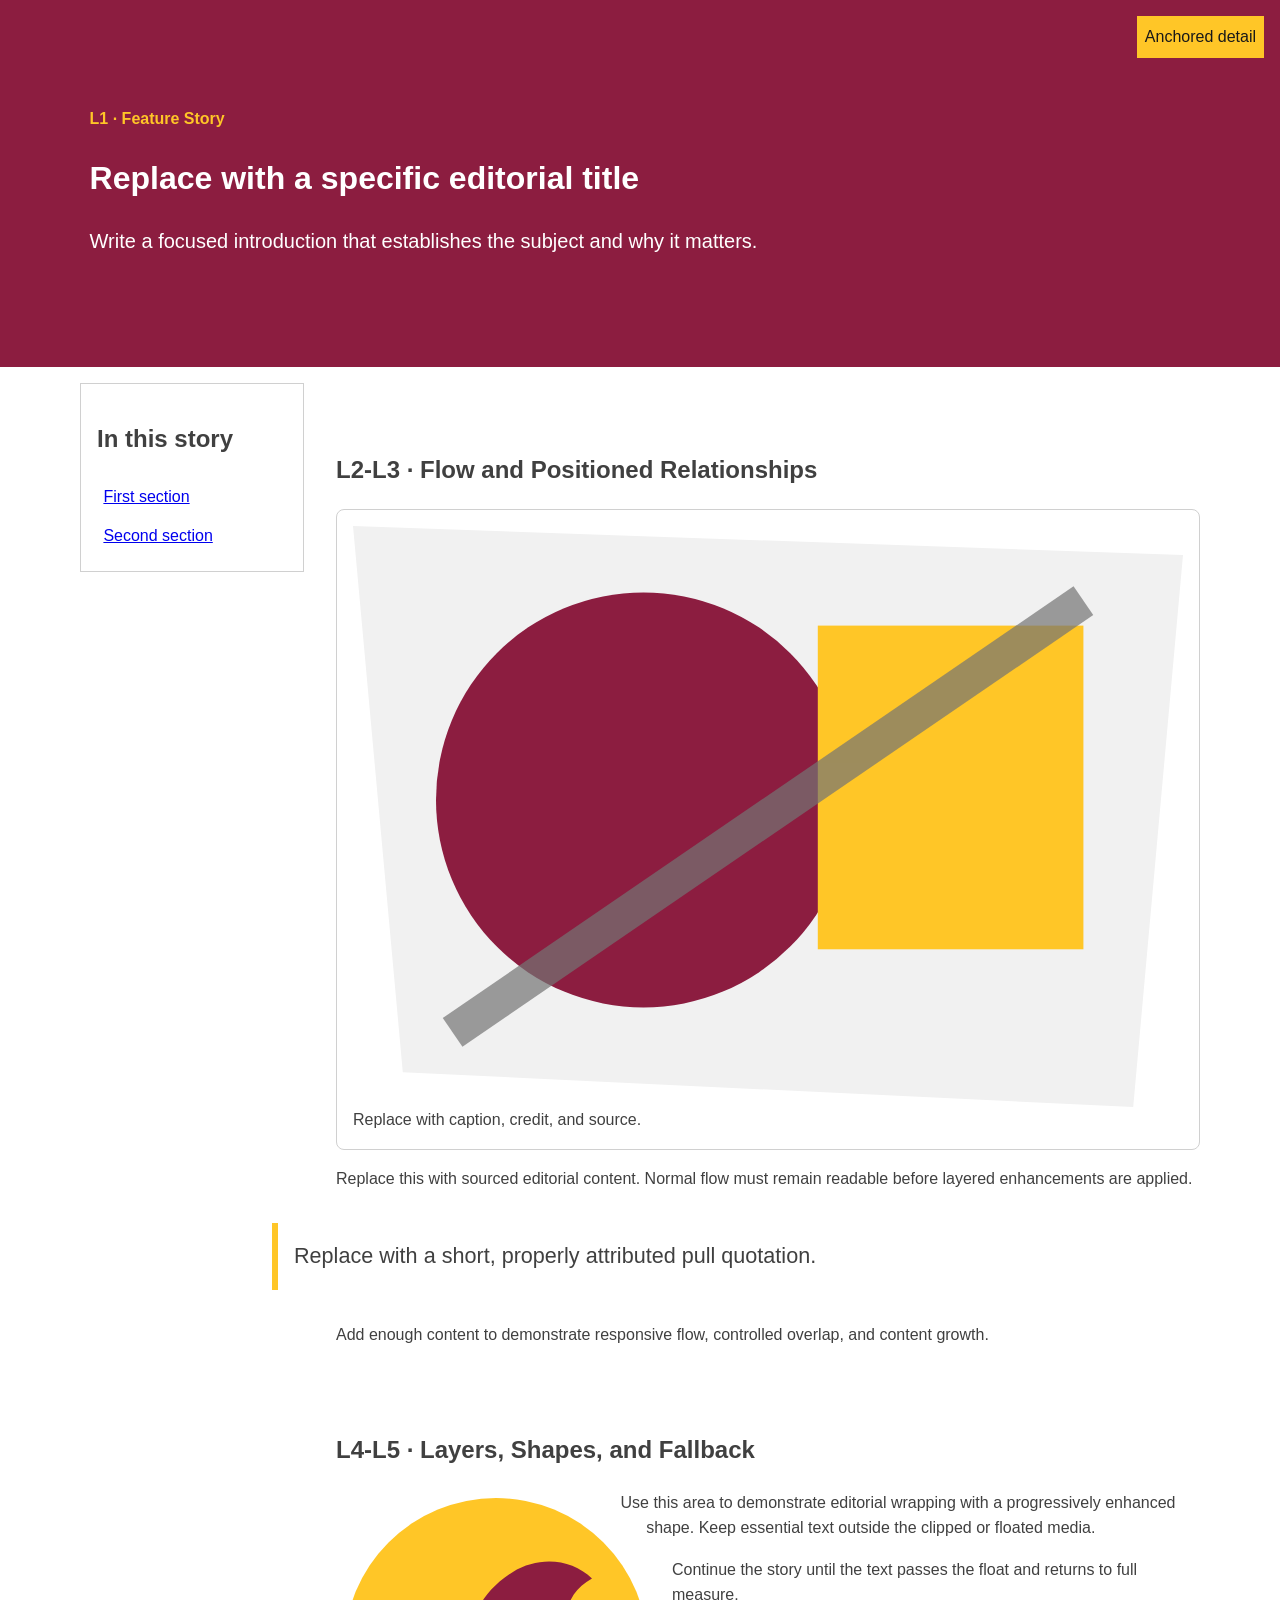
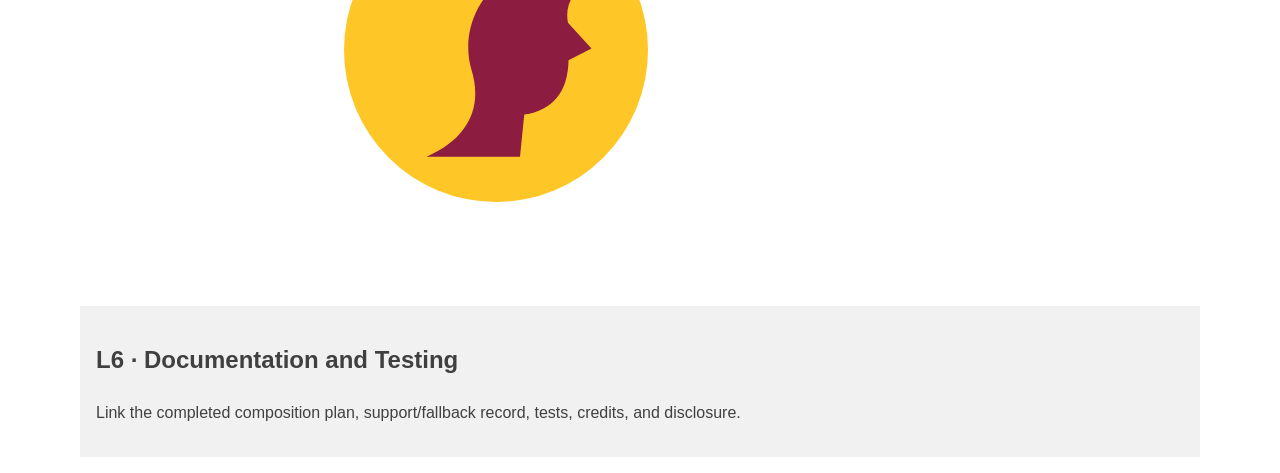
==== index.html @ f0501179 "Files" ====
<!doctype html>
<html lang="en">
    <head>
        <meta charset="utf-8">
        <meta name="viewport" content="width=device-width,initial-scale=1">
        <title>Layered Feature Story</title>
        <link rel="stylesheet" href="styles.css">
    </head>
    <body>
        <header class="feature-header">
            <p class="eyebrow">L1 · Feature Story</p>
            <h1>Replace with a specific editorial title</h1>
            <p class="lede">Write a focused introduction that establishes the subject and why it matters.</p>
            <span class="issue-badge">Anchored detail</span>
        </header>
        <main>
            <aside class="story-guide">
                <h2>In this story</h2>
                <a href="#section-one">First section</a>
                <a href="#section-two">Second section</a>
            </aside>
            <article>
                <section id="section-one">
                    <h2>L2-L3 · Flow and Positioned Relationships</h2>
                    <figure class="feature-figure">
                        <img src="feature.svg" alt="Replace with a contextual alternative" width="1000" height="700">
                        <figcaption>Replace with caption, credit, and source.</figcaption>
                    </figure>
                    <p>Replace this with sourced editorial content. Normal flow must remain readable before layered enhancements are applied.</p>
                    <blockquote class="pull-quote">Replace with a short, properly attributed pull quotation.</blockquote>
                    <p>Add enough content to demonstrate responsive flow, controlled overlap, and content growth.</p>
                </section>
                <section id="section-two">
                    <h2>L4-L5 · Layers, Shapes, and Fallback</h2>
                    <img class="shape-portrait" src="portrait.svg" alt="Replace with a contextual alternative" width="600" height="600">
                    <p>Use this area to demonstrate editorial wrapping with a progressively enhanced shape. Keep essential text outside the clipped or floated media.</p>
                    <p>Continue the story until the text passes the float and returns to full measure.</p>
                </section>
            </article>
            <section class="documentation">
                <h2>L6 · Documentation and Testing</h2>
                <p>Link the completed composition plan, support/fallback record, tests, credits, and disclosure.</p>
            </section>
        </main>
    </body>
    </html>
---- styles.css ----
:root{
    --color-text:#404040;
    --color-surface:#fff;
    --color-action:#8c1d40;
    --color-accent:#ffc627;
    --color-border:#d0d0d0;
    --color-muted:#5c6670;
    --space-3:1rem;
    --radius:.5rem;
    --measure:68ch;
    --layer-base:0;
    --layer-raised:10;
    --layer-sticky:20;
    --layer-overlay:30;
}
*,*::before,*::after{
    box-sizing:border-box;
}
html{
    scroll-behavior:smooth;
}
body{
    margin:0;
    color:var(--color-text);
    background:var(--color-surface);
    font-family:Arial,sans-serif;
    line-height:1.6;
}
.feature-header{
    position:relative;
    padding:clamp(2rem,7vw,6rem);
    background:var(--color-action);
    color:#fff;
}
.eyebrow{
    color:var(--color-accent);
    font-weight:700;
}
.lede{
    max-width:var(--measure);
    font-size:1.25rem;
}
.issue-badge{
    position:absolute;
    inset-block-start:1rem;
    inset-inline-end:1rem;
    padding:.5rem;
    background:var(--color-accent);
    color:#191919;
}
main{
    display:grid;
    gap:2rem;
    max-width:72rem;
    margin:auto;
    padding:var(--space-3);
}
article{
    min-width:0;
}
article section{
    display:flow-root;
    margin-block:3rem;
    scroll-margin-block-start:6rem;
}
.story-guide{
    align-self:start;
    padding:1rem;
    border:1px solid var(--color-border);
}
.story-guide a{
    display:block;
    padding:.4rem;
}
.feature-figure{
    position:relative;
    margin:0;
    padding:1rem;
    border:1px solid var(--color-border);
    border-radius:var(--radius);
}
img{
    display:block;
    max-width:100%;
    height:auto;
}
.pull-quote{
    margin:2rem 0;
    padding:1rem;
    border-inline-start:.4rem solid var(--color-accent);
    font-size:1.35rem;
}
.shape-portrait{
    width:min(45%,20rem);
    margin:0 1rem 1rem 0;
    border-radius:50%;
}
.documentation{
    grid-column:1/-1;
    padding:1rem;
    background:#f1f1f1;
}
@media (min-width:52rem){
    main{
        grid-template-columns:14rem 1fr;
    }
    .story-guide{
        position:sticky;
        inset-block-start:1rem;
        z-index:var(--layer-sticky);
    }
    .pull-quote{
        position:relative;
        z-index:var(--layer-raised);
        margin-inline-start:-4rem;
        background:var(--color-surface);;
    }
    @supports (shape-outside:circle(50%)){
        .shape-portrait{
            float:inline-start;
            shape-outside:circle(50%);
            shape-margin:1rem;}
        }
    }
    @supports (clip-path:polygon(0 0)){
        .feature-figure img{
            clip-path:polygon(0 0,100% 5%,94% 100%,6% 94%);}
        }
        :focus-visible{
            outline:.2rem solid var(--color-accent);
            outline-offset:.2rem;
        }
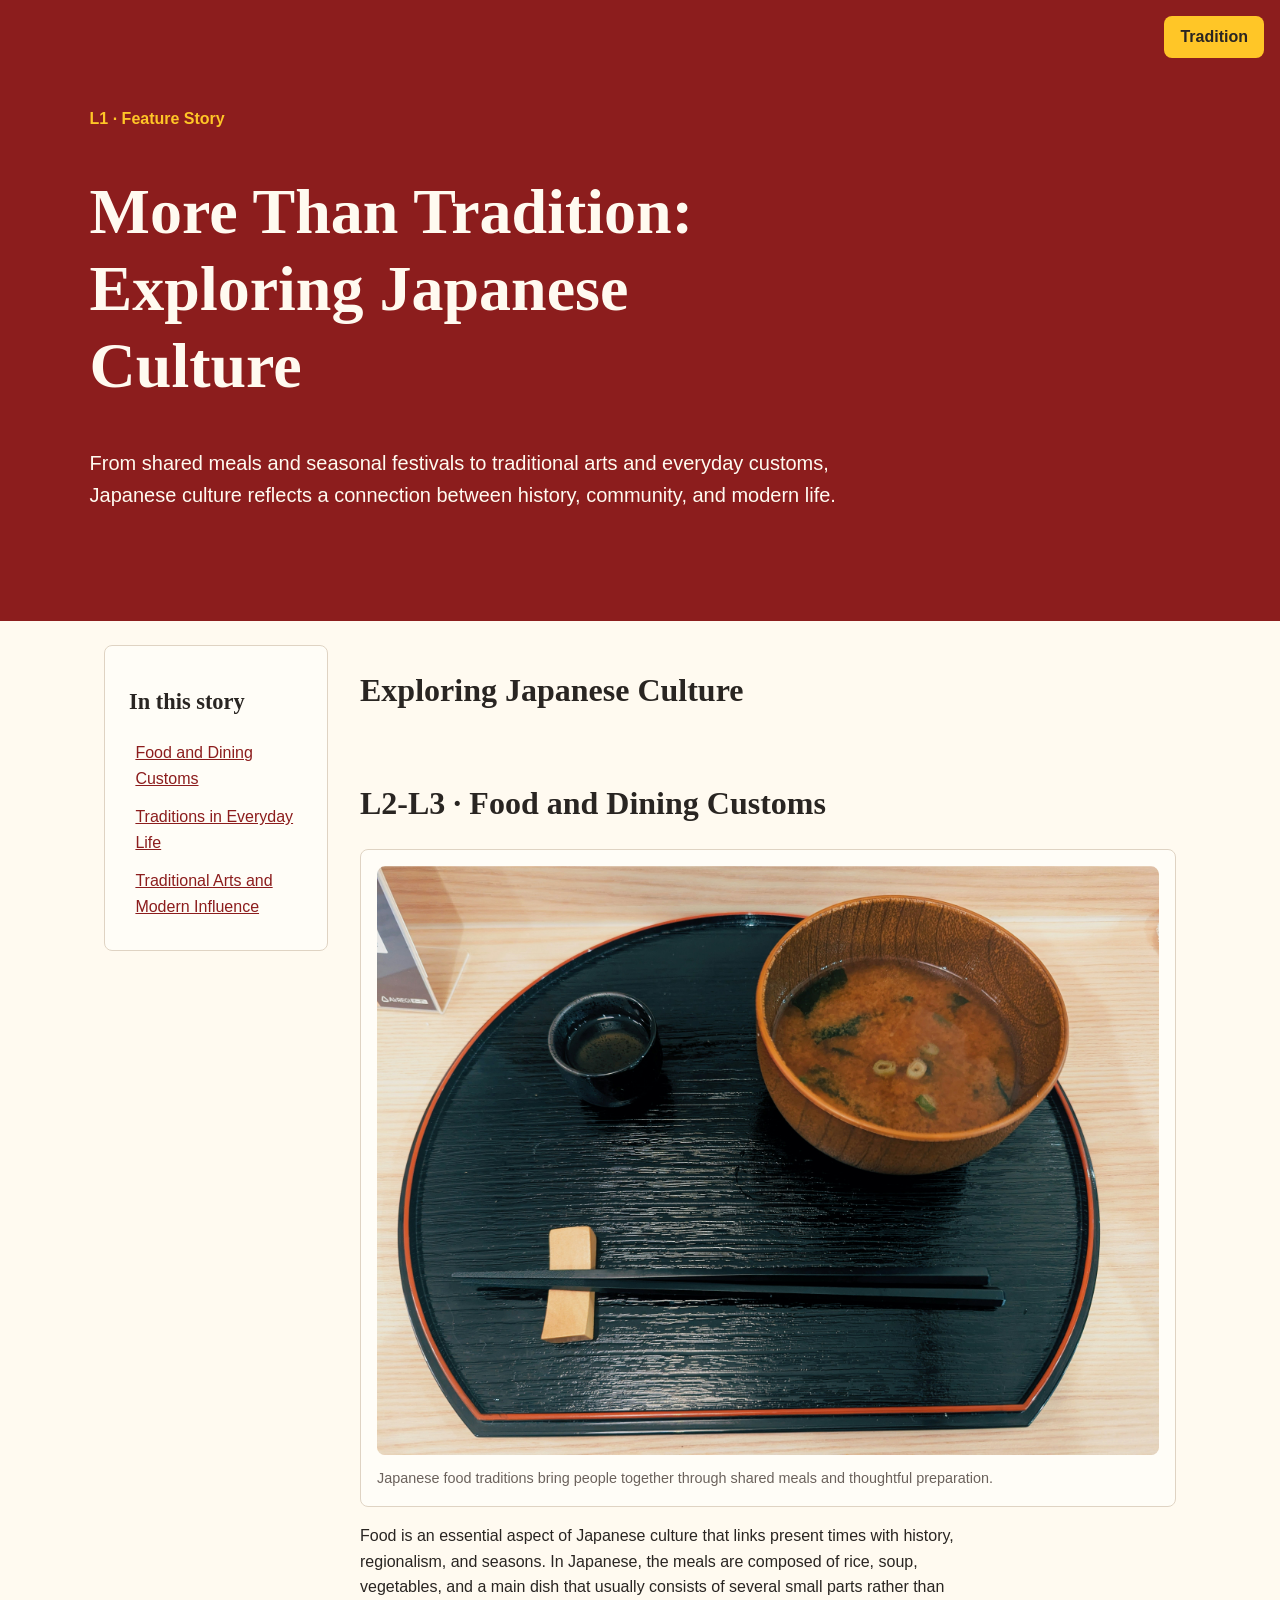
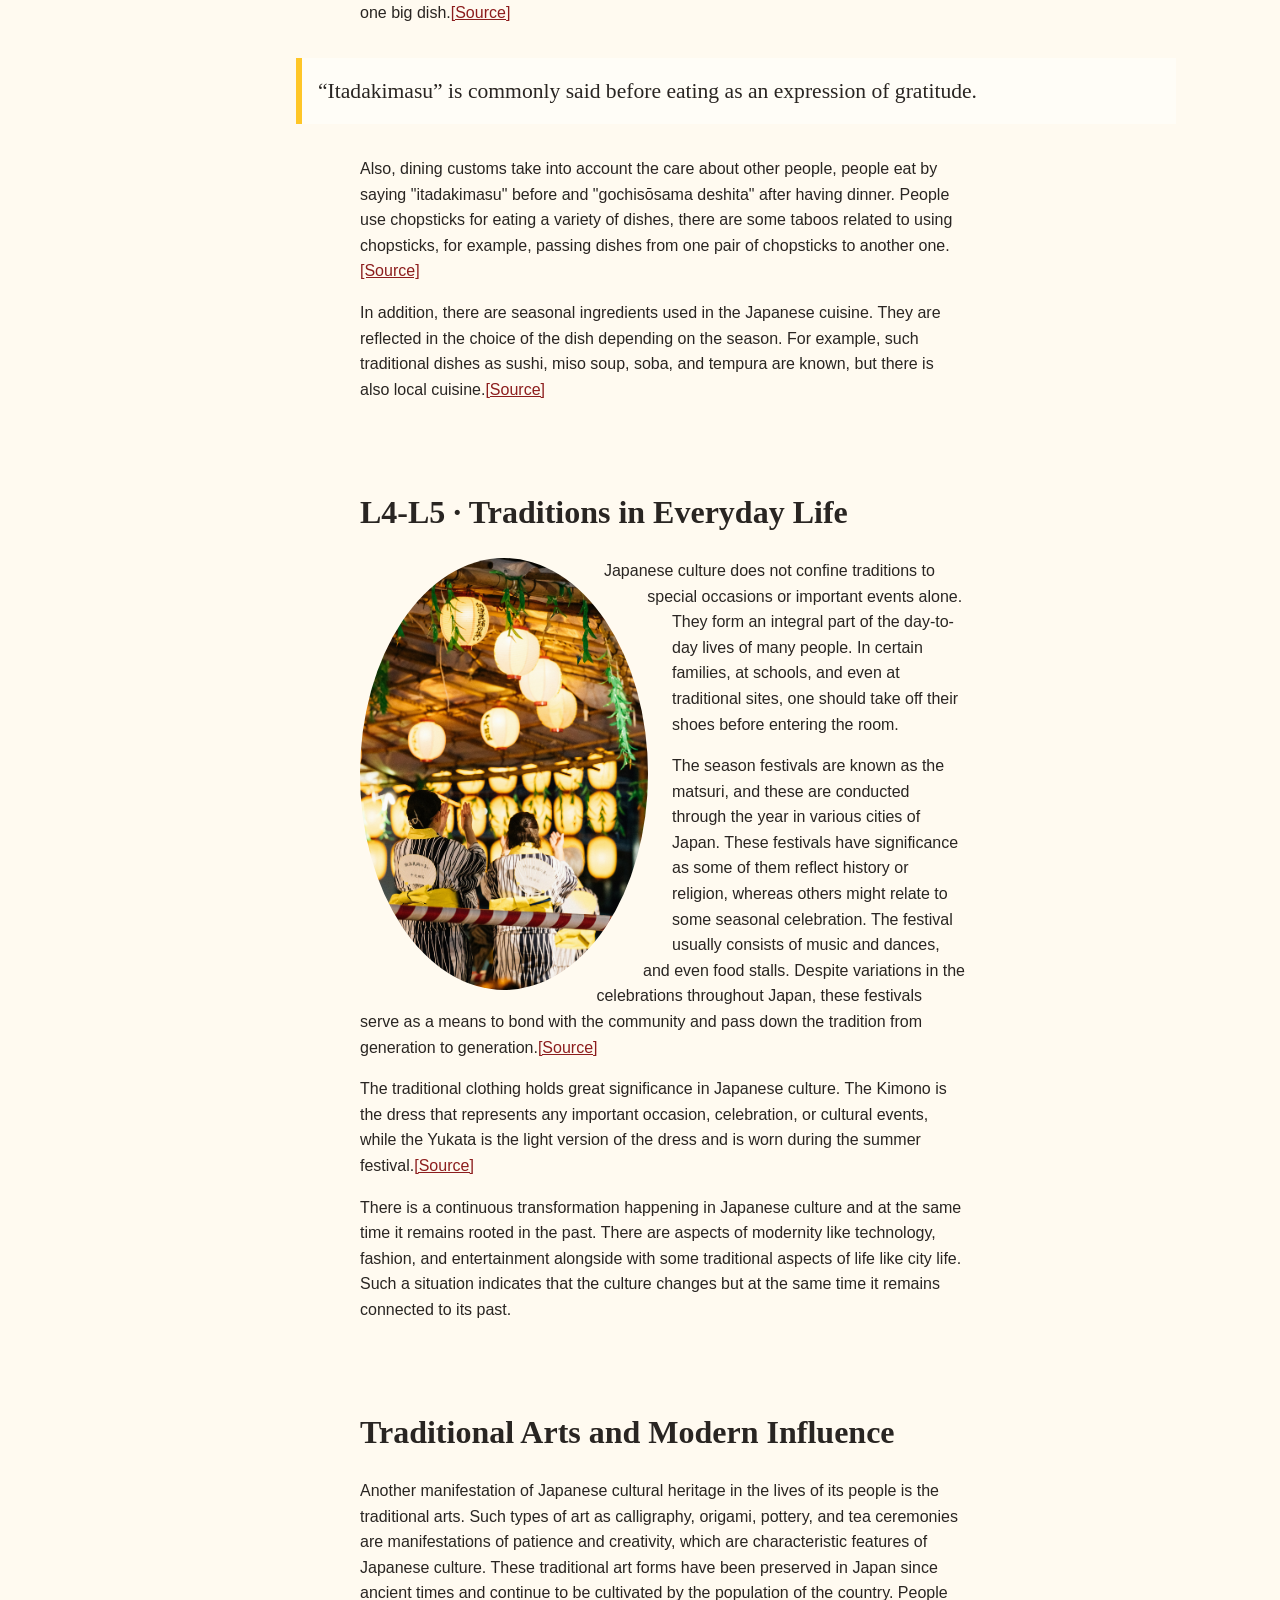
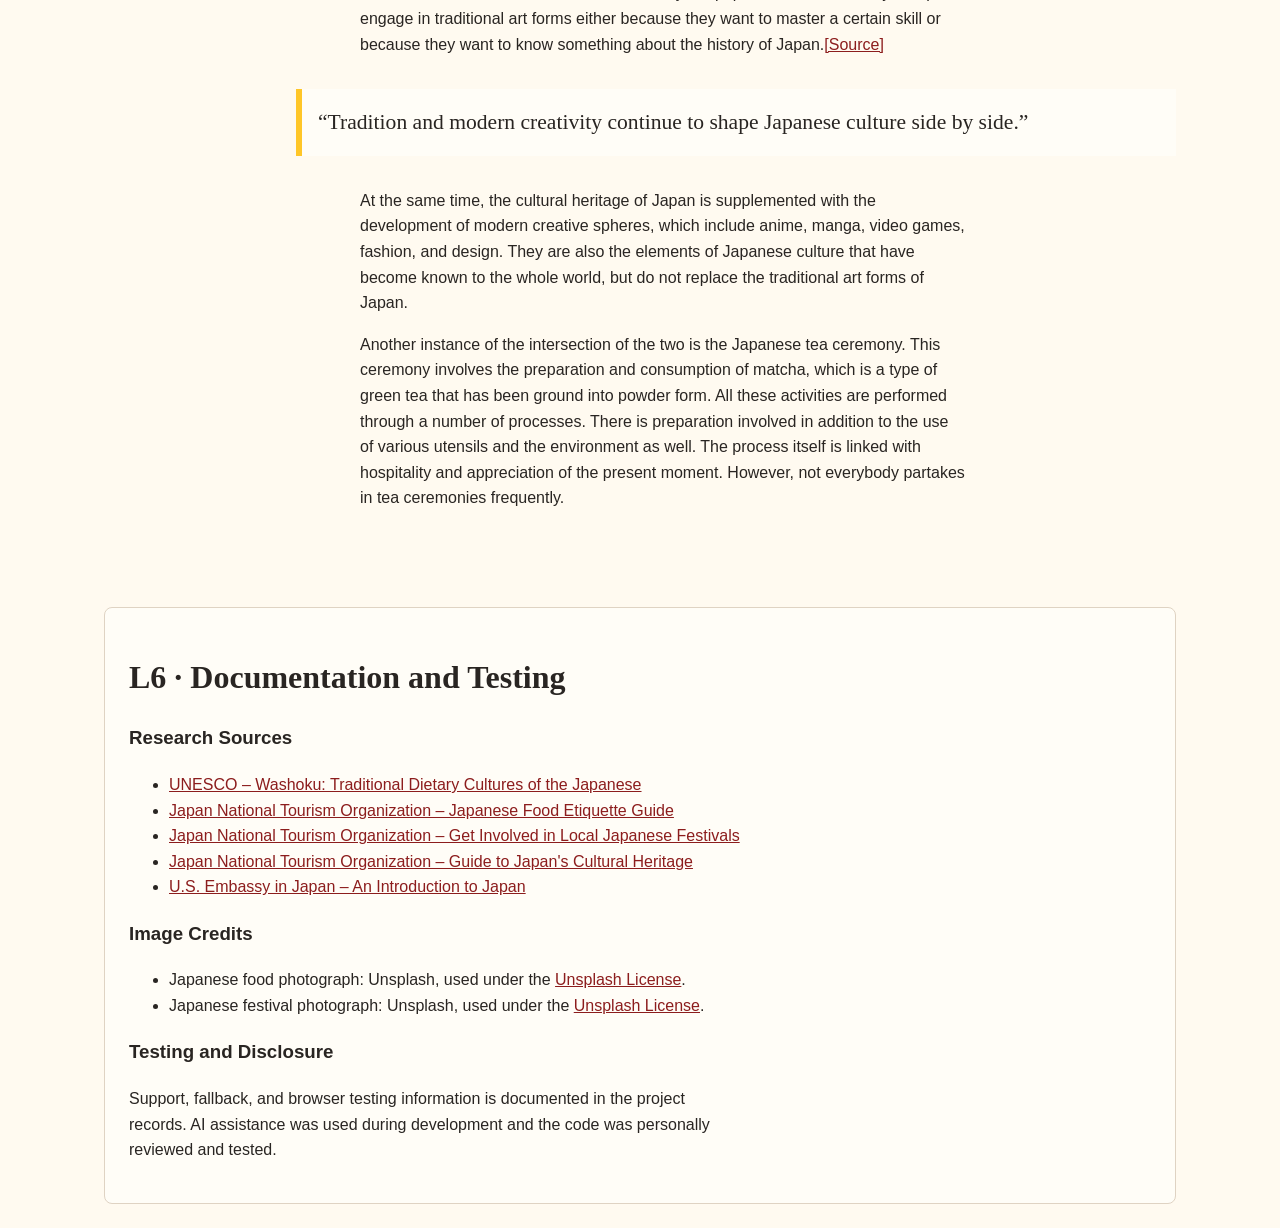
==== commit 0caee6f4: "EDITS" ====
--- a/index.html
+++ b/index.html
@@ -3,43 +3,71 @@
     <head>
         <meta charset="utf-8">
         <meta name="viewport" content="width=device-width,initial-scale=1">
-        <title>Layered Feature Story</title>
+        <title>More Than Tradition: Exploring Japanese Culture</title>
         <link rel="stylesheet" href="styles.css">
     </head>
     <body>
         <header class="feature-header">
             <p class="eyebrow">L1 · Feature Story</p>
-            <h1>Replace with a specific editorial title</h1>
-            <p class="lede">Write a focused introduction that establishes the subject and why it matters.</p>
-            <span class="issue-badge">Anchored detail</span>
+            <h1>More Than Tradition: Exploring Japanese Culture</h1>
+            <p class="lede">From shared meals and seasonal festivals to traditional arts and everyday customs, Japanese culture reflects a connection between history, community, and modern life.</p>
+            <span class="issue-badge">Tradition</span>
         </header>
         <main>
             <aside class="story-guide">
                 <h2>In this story</h2>
-                <a href="#section-one">First section</a>
-                <a href="#section-two">Second section</a>
+                <a href="#section-one">Food and Dining Customs</a>
+                <a href="#section-two">Traditions in Everyday Life</a>
+                <a href="#section-three">Traditional Arts and Modern Influence</a>
             </aside>
             <article>
+                <h2>Exploring Japanese Culture</h2>
                 <section id="section-one">
-                    <h2>L2-L3 · Flow and Positioned Relationships</h2>
+                    <h2>L2-L3 · Food and Dining Customs</h2>
                     <figure class="feature-figure">
-                        <img src="feature.svg" alt="Replace with a contextual alternative" width="1000" height="700">
-                        <figcaption>Replace with caption, credit, and source.</figcaption>
+                        <img src="japanese-food.jpg" alt="A traditional Japanese meal with miso soup, chopsticks, and tea" width="1000" height="700">
+                        <figcaption>Japanese food traditions bring people together through shared meals and thoughtful preparation.</figcaption>
                     </figure>
-                    <p>Replace this with sourced editorial content. Normal flow must remain readable before layered enhancements are applied.</p>
-                    <blockquote class="pull-quote">Replace with a short, properly attributed pull quotation.</blockquote>
-                    <p>Add enough content to demonstrate responsive flow, controlled overlap, and content growth.</p>
+                    <p>Food is an essential aspect of Japanese culture that links present times with history, regionalism, and seasons. In Japanese, the meals are composed of rice, soup, vegetables, and a main dish that usually consists of several small parts rather than one big dish.<a href="https://ich.unesco.org/en/RL/washoku-traditional-dietary-culture-of-the-japanese-notably-for-the-celebration-of-new-year-00869">[Source]</a></p>
+                    <blockquote class="pull-quote">“Itadakimasu” is commonly said before eating as an expression of gratitude.</blockquote>
+                    <p>Also, dining customs take into account the care about other people, people eat by saying "itadakimasu" before and "gochisōsama deshita" after having dinner. People use chopsticks for eating a variety of dishes, there are some taboos related to using chopsticks, for example, passing dishes from one pair of chopsticks to another one.<a href="https://www.in.emb-japan.go.jp/Japan-Calling/Dec_2013.pdf">[Source]</a></p>
+                    <p>In addition, there are seasonal ingredients used in the Japanese cuisine. They are reflected in the choice of the dish depending on the season. For example, such traditional dishes as sushi, miso soup, soba, and tempura are known, but there is also local cuisine.<a href="https://faq.japan-travel.jnto.go.jp/en/guide/japanese-food-etiquette/">[Source]</a></p>
                 </section>
                 <section id="section-two">
-                    <h2>L4-L5 · Layers, Shapes, and Fallback</h2>
-                    <img class="shape-portrait" src="portrait.svg" alt="Replace with a contextual alternative" width="600" height="600">
-                    <p>Use this area to demonstrate editorial wrapping with a progressively enhanced shape. Keep essential text outside the clipped or floated media.</p>
-                    <p>Continue the story until the text passes the float and returns to full measure.</p>
+                    <h2>L4-L5 · Traditions in Everyday Life</h2>
+                    <img class="shape-portrait" src="japanese-festival.jpg" alt="People wearing yukata at a Japanese festival with illuminated lanterns" width="600" height="600">
+                    <p>Japanese culture does not confine traditions to special occasions or important events alone. They form an integral part of the day-to-day lives of many people. In certain families, at schools, and even at traditional sites, one should take off their shoes before entering the room.</p>
+                    <p>The season festivals are known as the matsuri, and these are conducted through the year in various cities of Japan. These festivals have significance as some of them reflect history or religion, whereas others might relate to some seasonal celebration. The festival usually consists of music and dances, and even food stalls. Despite variations in the celebrations throughout Japan, these festivals serve as a means to bond with the community and pass down the tradition from generation to generation.<a href="https://www.japan.travel/en/guide/get-involved-in-local-festivals/">[Source]</a></p>
+                    <p>The traditional clothing holds great significance in Japanese culture. The Kimono is the dress that represents any important occasion, celebration, or cultural events, while the Yukata is the light version of the dress and is worn during the summer festival.<a href="https://www.japan.travel/en/guide/cultural-experiences/">[Source]</a></p>
+                    <p>There is a continuous transformation happening in Japanese culture and at the same time it remains rooted in the past. There are aspects of modernity like technology, fashion, and entertainment alongside with some traditional aspects of life like city life. Such a situation indicates that the culture changes but at the same time it remains connected to its past.</p>
+                </section>
+                <section id="section-three">
+                    <h2>Traditional Arts and Modern Influence</h2>
+                    <p>Another manifestation of Japanese cultural heritage in the lives of its people is the traditional arts. Such types of art as calligraphy, origami, pottery, and tea ceremonies are manifestations of patience and creativity, which are characteristic features of Japanese culture. These traditional art forms have been preserved in Japan since ancient times and continue to be cultivated by the population of the country. People engage in traditional art forms either because they want to master a certain skill or because they want to know something about the history of Japan.<a href="https://www.japan.travel/en/guide/japans-cultural-heritage/">[Source]</a></p>
+                    <blockquote class="pull-quote">“Tradition and modern creativity continue to shape Japanese culture side by side.”</blockquote>
+                    <p>At the same time, the cultural heritage of Japan is supplemented with the development of modern creative spheres, which include anime, manga, video games, fashion, and design. They are also the elements of Japanese culture that have become known to the whole world, but do not replace the traditional art forms of Japan.</p>
+                    <p>Another instance of the intersection of the two is the Japanese tea ceremony. This ceremony involves the preparation and consumption of matcha, which is a type of green tea that has been ground into powder form. All these activities are performed through a number of processes. There is preparation involved in addition to the use of various utensils and the environment as well. The process itself is linked with hospitality and appreciation of the present moment. However, not everybody partakes in tea ceremonies frequently.</p>
                 </section>
             </article>
             <section class="documentation">
                 <h2>L6 · Documentation and Testing</h2>
-                <p>Link the completed composition plan, support/fallback record, tests, credits, and disclosure.</p>
+                <h3>Research Sources</h3>
+                <ul>
+                    <li><a href="https://ich.unesco.org/en/RL/washoku-traditional-dietary-culture-of-the-japanese-notably-for-the-celebration-of-new-year-00869">UNESCO – Washoku: Traditional Dietary Cultures of the Japanese</a></li>
+                    <li><a href="https://www.japan.travel/en/guide/japanese-food-etiquette/">Japan National Tourism Organization – Japanese Food Etiquette Guide</a></li>
+                    <li><a href="https://www.japan.travel/en/guide/get-involved-in-local-festivals/">Japan National Tourism Organization – Get Involved in Local Japanese Festivals</a></li>
+                    <li><a href="https://www.japan.travel/en/guide/japans-cultural-heritage/">Japan National Tourism Organization – Guide to Japan's Cultural Heritage</a></li>
+                    <li><a href="https://www.us.emb-japan.go.jp/jicc/doc/Library/An_Introduction_to_Japan.pdf">U.S. Embassy in Japan – An Introduction to Japan</a></li>
+                </ul>
+
+                <h3>Image Credits</h3>
+                <ul>
+                    <li>Japanese food photograph: Unsplash, used under the <a href="https://unsplash.com/license">Unsplash License</a>.</li>
+                    <li>Japanese festival photograph: Unsplash, used under the <a href="https://unsplash.com/license">Unsplash License</a>.</li>
+                </ul>
+
+                <h3>Testing and Disclosure</h3>
+                <p>Support, fallback, and browser testing information is documented in the project records. AI assistance was used during development and the code was personally reviewed and tested.</p>
             </section>
         </main>
     </body>
--- a/styles.css
+++ b/styles.css
@@ -1,17 +1,30 @@
 :root{
-    --color-text:#404040;
-    --color-surface:#fff;
-    --color-action:#8c1d40;
-    --color-accent:#ffc627;
-    --color-border:#d0d0d0;
-    --color-muted:#5c6670;
-    --space-3:1rem;
-    --radius:.5rem;
-    --measure:68ch;
-    --layer-base:0;
-    --layer-raised:10;
-    --layer-sticky:20;
-    --layer-overlay:30;
+--color-text: #292522;
+    --color-background: #fffaf0;
+    --color-surface: #fffdf7;
+    --color-action: #8c1d1d;
+    --color-accent: #ffc627;
+    --color-border: #dfd3c3;
+    --color-muted: #6b625c;
+    --color-focus: #ffc527e1;
+
+    --space-small: 4px;
+    --space-medium: 12px;
+    --space-large: 24px;
+    --space-extra-large: 32px;
+    --content-width: 1120px;
+    --reading-width: 68ch;
+
+    --heading-font: Georgia, "Times New Roman", serif;
+    --body-font: Arial, Helvetica, sans-serif;
+    --body-text: 16px;
+    --heading-text: 32px;
+
+    --radius: 8px;
+    --layer-base: 0;
+    --layer-raised: 10;
+    --layer-sticky: 20;
+    --layer-overlay: 30;
 }
 *,*::before,*::after{
     box-sizing:border-box;
@@ -19,86 +32,132 @@
 html{
     scroll-behavior:smooth;
 }
-body{
-    margin:0;
-    color:var(--color-text);
-    background:var(--color-surface);
-    font-family:Arial,sans-serif;
-    line-height:1.6;
-}
-.feature-header{
-    position:relative;
-    padding:clamp(2rem,7vw,6rem);
-    background:var(--color-action);
-    color:#fff;
-}
-.eyebrow{
-    color:var(--color-accent);
-    font-weight:700;
-}
-.lede{
-    max-width:var(--measure);
-    font-size:1.25rem;
-}
-.issue-badge{
-    position:absolute;
-    inset-block-start:1rem;
-    inset-inline-end:1rem;
-    padding:.5rem;
-    background:var(--color-accent);
-    color:#191919;
-}
-main{
-    display:grid;
-    gap:2rem;
-    max-width:72rem;
-    margin:auto;
-    padding:var(--space-3);
-}
-article{
-    min-width:0;
-}
-article section{
-    display:flow-root;
-    margin-block:3rem;
-    scroll-margin-block-start:6rem;
-}
-.story-guide{
-    align-self:start;
-    padding:1rem;
-    border:1px solid var(--color-border);
-}
-.story-guide a{
-    display:block;
-    padding:.4rem;
-}
-.feature-figure{
-    position:relative;
-    margin:0;
-    padding:1rem;
-    border:1px solid var(--color-border);
-    border-radius:var(--radius);
-}
-img{
-    display:block;
-    max-width:100%;
-    height:auto;
-}
-.pull-quote{
-    margin:2rem 0;
-    padding:1rem;
-    border-inline-start:.4rem solid var(--color-accent);
-    font-size:1.35rem;
-}
-.shape-portrait{
-    width:min(45%,20rem);
-    margin:0 1rem 1rem 0;
-    border-radius:50%;
-}
-.documentation{
-    grid-column:1/-1;
-    padding:1rem;
-    background:#f1f1f1;
+body {
+    margin: 0;
+    color: var(--color-text);
+    background: var(--color-background);
+    font-family: var(--body-font);
+    font-size: var(--body-text);
+    line-height: 1.6;
+}
+h1, h2 {
+    font-family: var(--heading-font);
+    line-height: 1.2;
+}
+h2 {
+    font-size: var(--heading-text);
+}
+p {
+    max-width: var(--reading-width);
+}
+a {
+    color: var(--color-action);
+}
+a:hover {
+    color: #64132d;
+}
+:focus-visible {
+    outline: 3px solid var(--color-focus);
+    outline-offset: 3px;
+}
+.feature-header {
+    position: relative;
+    padding: clamp(3rem, 7vw, 6rem);
+    padding-inline-end: 12rem;
+    background: var(--color-action);
+    color: #fffaf0;
+}
+.feature-header h1 {
+    max-width: 750px;
+    font-size: clamp(2.5rem, 5vw, 4rem);
+}
+.eyebrow {
+    color: var(--color-accent);
+    font-weight: 700;
+}
+.lede {
+    max-width: var(--reading-width);
+    font-size: 1.25rem;
+}
+.issue-badge {
+    position: absolute;
+    inset-block-start: 1rem;
+    inset-inline-end: 1rem;
+    padding: .5rem 1rem;
+    background: var(--color-accent);
+    color: #292522;
+    border-radius: var(--radius);
+    font-weight: 700;
+}
+main {
+    display: grid;
+    gap: var(--space-extra-large);
+    max-width: var(--content-width);
+    margin: 0 auto;
+    padding: var(--space-large);
+}
+article {
+    min-width: 0;
+}
+article section {
+    display: flow-root;
+    margin-block: 3rem;
+    scroll-margin-block-start: 6rem;
+}
+.story-guide {
+    align-self: start;
+    padding: var(--space-large);
+    background: var(--color-surface);
+    border: 1px solid var(--color-border);
+    border-radius: var(--radius);
+}
+.story-guide h2 {
+    font-size: 1.4rem;
+}
+.story-guide a {
+    display: block;
+    padding: .4rem;
+}
+.feature-figure {
+    position: relative;
+    margin: 0;
+    padding: 1rem;
+    background: var(--color-surface);
+    border: 1px solid var(--color-border);
+    border-radius: var(--radius);
+}
+img {
+    display: block;
+    max-width: 100%;
+    height: auto;
+}
+.feature-figure img {
+    clip-path: inset(0 round 8px);
+}
+.feature-figure figcaption {
+    margin-block-start: .75rem;
+    color: var(--color-muted);
+    font-size: .9rem;
+}
+.pull-quote {
+    position: relative;
+    margin: 2rem 0;
+    padding: 1rem;
+    border-inline-start: .4rem solid var(--color-accent);
+    font-family: var(--heading-font);
+    font-size: 1.35rem;
+}
+.shape-portrait {
+    width: min(40%, 18rem);
+    margin: 0 1.5rem 1rem 0;
+    border-radius: 50%;
+}
+.documentation {
+    grid-column: 1 / -1;
+    padding: var(--space-large);
+    background: var(--color-surface);
+    border: 1px solid var(--color-border);
+    border-radius: var(--radius);
 }
 @media (min-width:52rem){
     main{
@@ -107,7 +166,6 @@
     .story-guide{
         position:sticky;
         inset-block-start:1rem;
-        z-index:var(--layer-sticky);
     }
     .pull-quote{
         position:relative;
@@ -119,14 +177,26 @@
         .shape-portrait{
             float:inline-start;
             shape-outside:circle(50%);
-            shape-margin:1rem;}
+            shape-margin:1.5rem;}
         }
     }
-    @supports (clip-path:polygon(0 0)){
-        .feature-figure img{
-            clip-path:polygon(0 0,100% 5%,94% 100%,6% 94%);}
-        }
-        :focus-visible{
-            outline:.2rem solid var(--color-accent);
-            outline-offset:.2rem;
-        }
+    @media (max-width: 600px) {
+        .feature-header {
+            position: relative;
+            padding: 5rem 1.5rem 2rem;
+    }
+    .feature-header h1 {
+        font-size: 2.5rem;
+    }
+    .issue-badge {
+        inset-block-start: 1rem;
+        inset-inline-start: 1.5rem;
+        inset-inline-end: auto;
+    }
+    main {
+        padding: 1rem;
+    }
+    article h2 {
+        font-size: 1.7rem;
+    }
+}
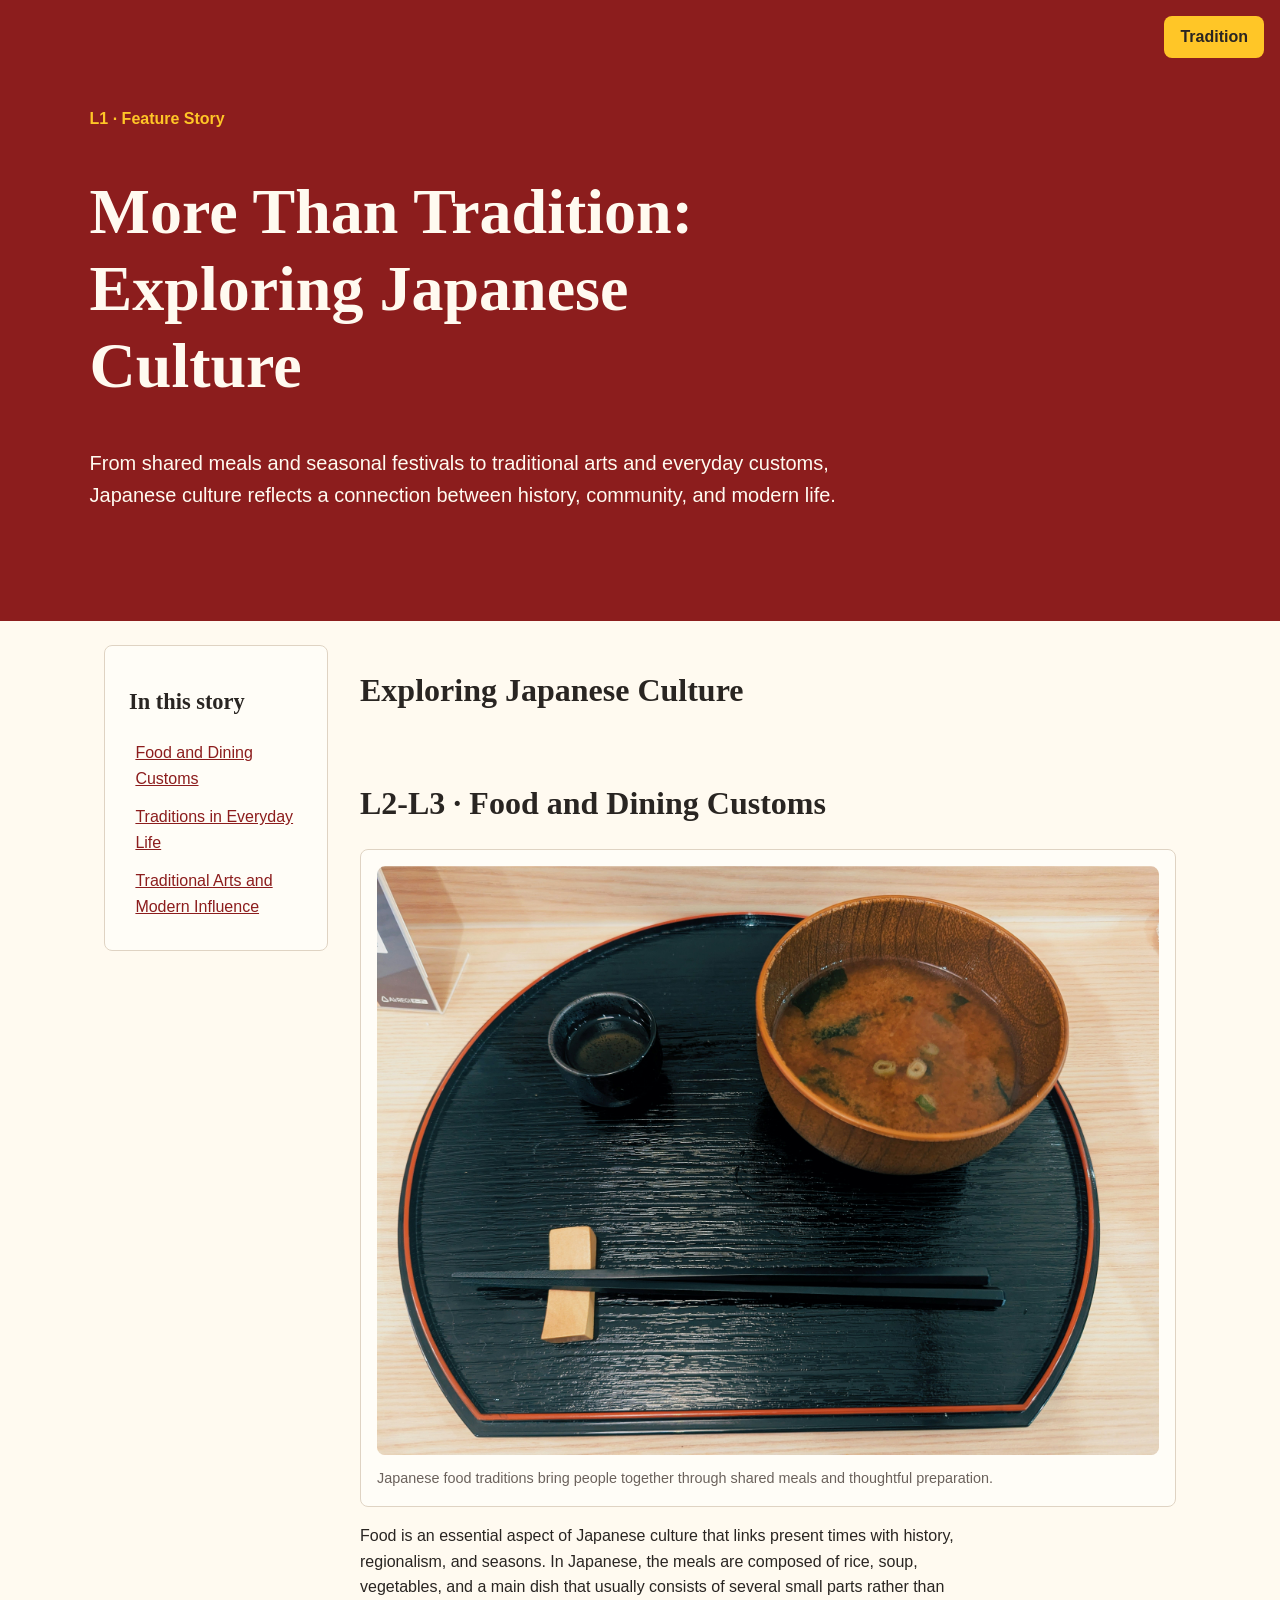
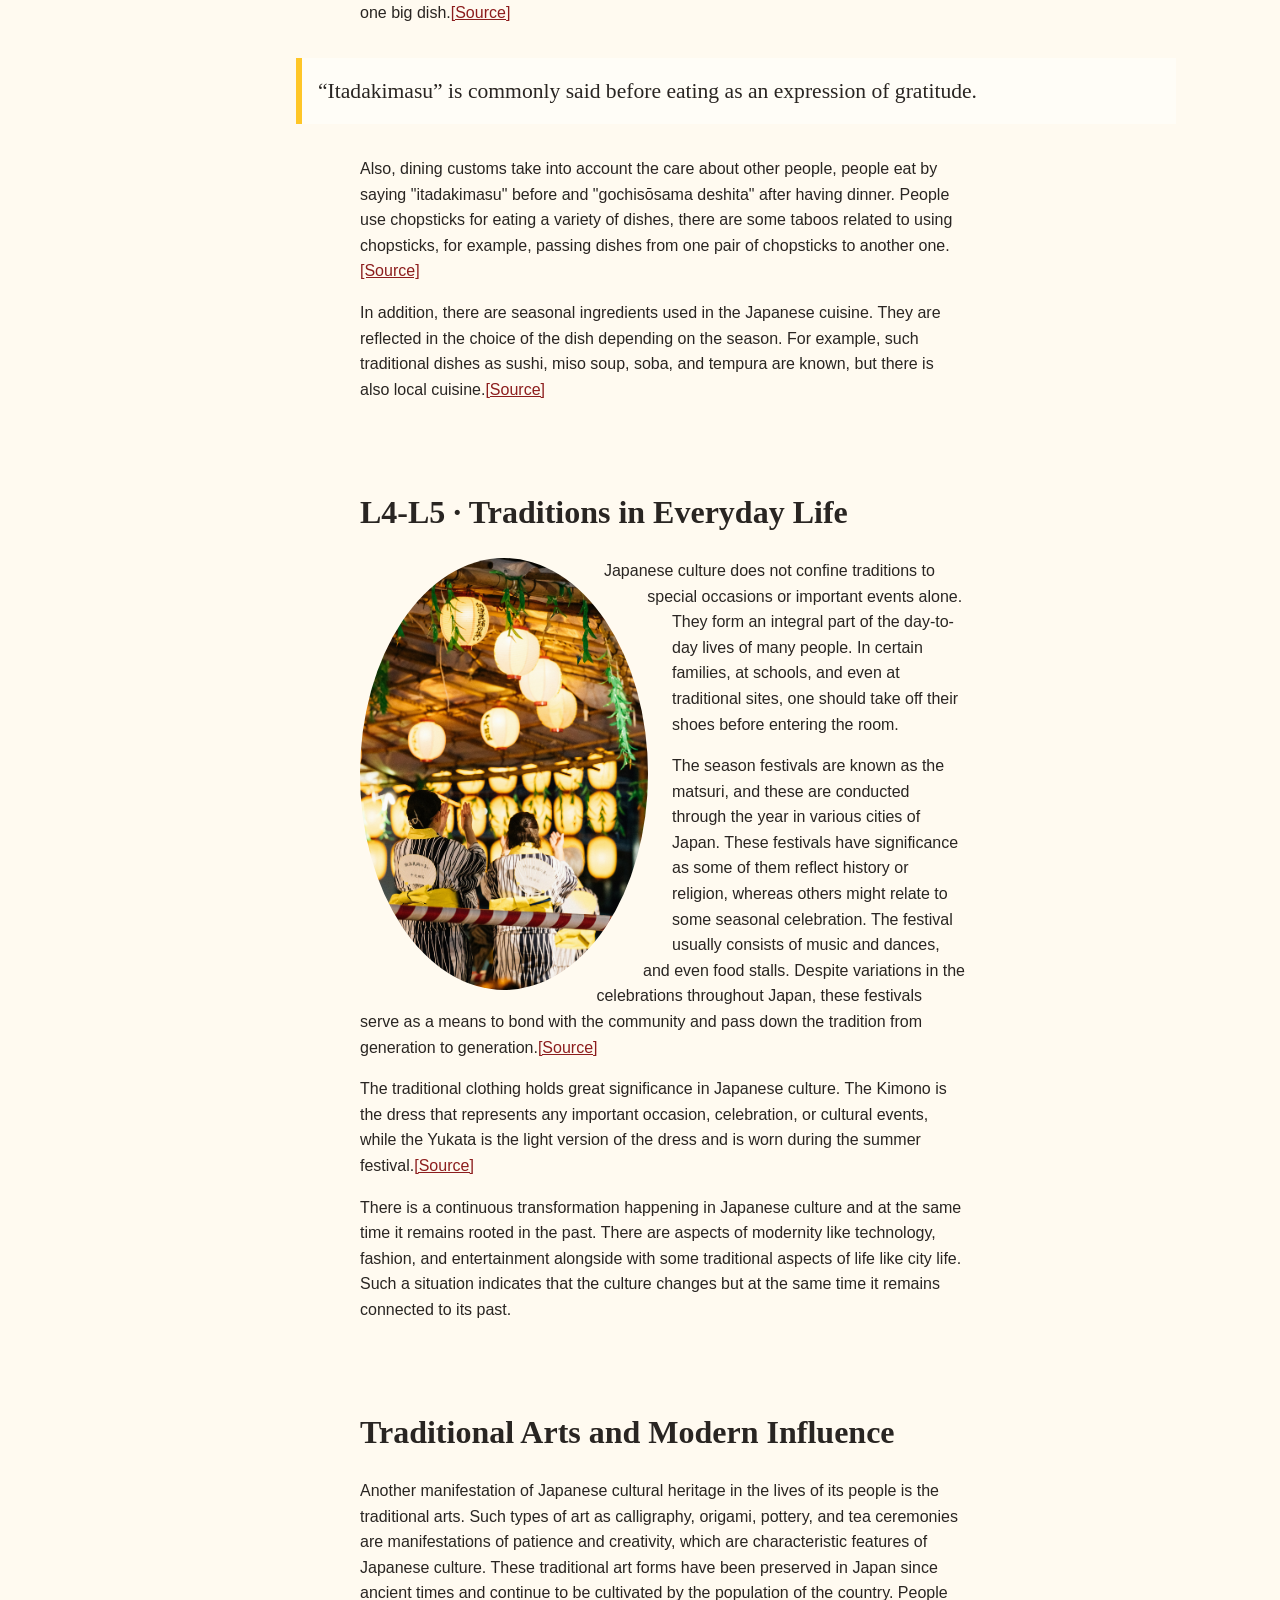
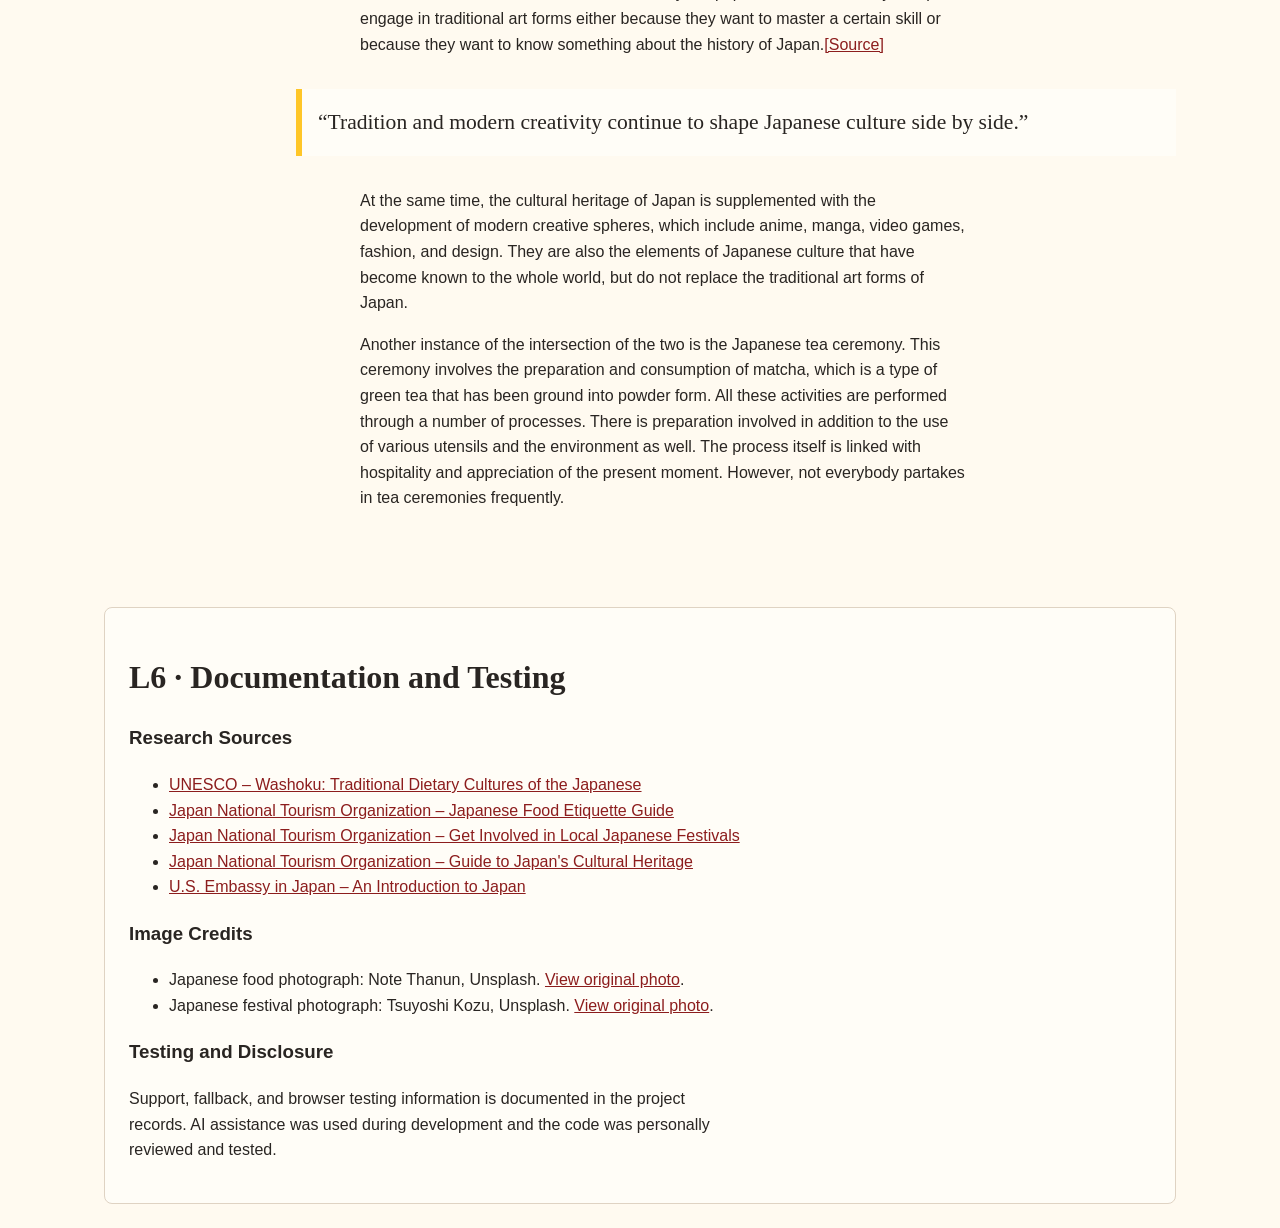
==== commit 2f7c6cc6: "Fixed URL Images" ====
--- a/index.html
+++ b/index.html
@@ -62,8 +62,8 @@
 
                 <h3>Image Credits</h3>
                 <ul>
-                    <li>Japanese food photograph: Unsplash, used under the <a href="https://unsplash.com/license">Unsplash License</a>.</li>
-                    <li>Japanese festival photograph: Unsplash, used under the <a href="https://unsplash.com/license">Unsplash License</a>.</li>
+                    <li>Japanese food photograph: Note Thanun, Unsplash. <a href="https://unsplash.com/photos/miso-soup-with-chopsticks-and-tea-on-tray-bidzC6Ewrfc">View original photo</a>.</li>
+                    <li>Japanese festival photograph: Tsuyoshi Kozu, Unsplash. <a href="https://unsplash.com/photos/people-in-yukatas-at-a-festival-with-lanterns-uI_Jw3XXuwM">View original photo</a>.</li>
                 </ul>
 
                 <h3>Testing and Disclosure</h3>
